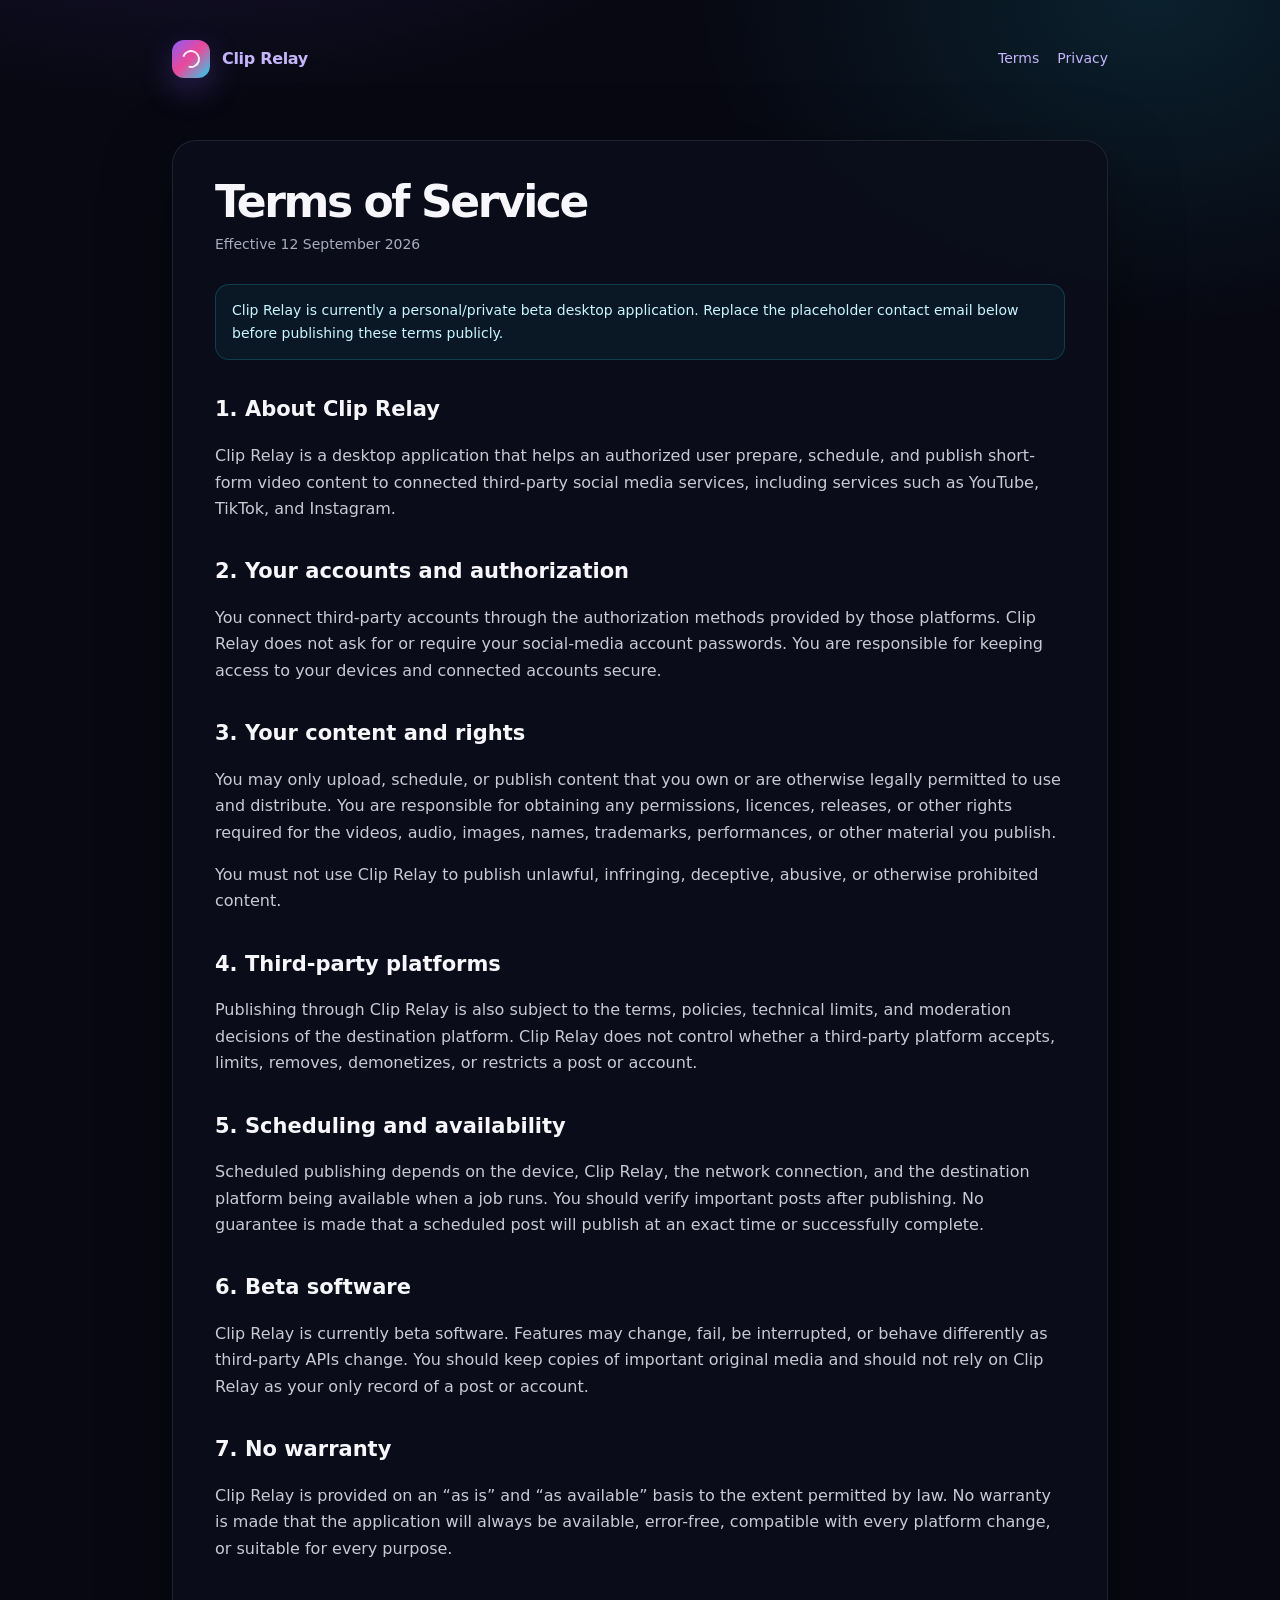
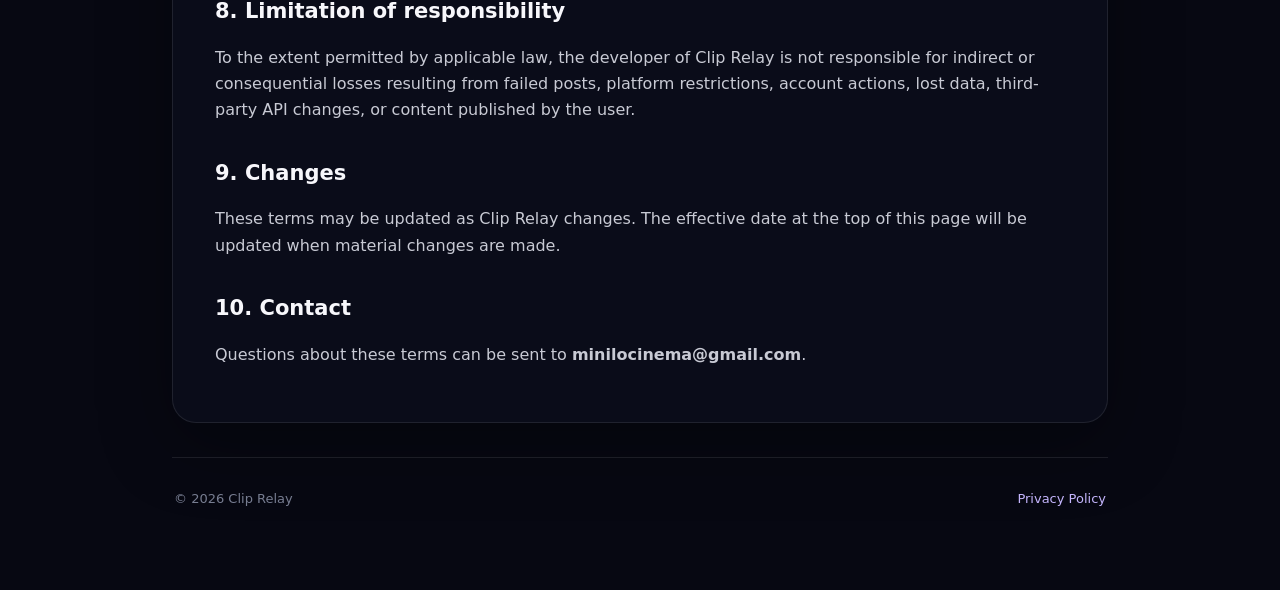
==== terms/index.html @ b04d671b "Add Clip Relay legal pages" ====
<!doctype html>
<html lang="en">
<head>
  <meta charset="utf-8">
  <meta name="viewport" content="width=device-width, initial-scale=1">
  <title>Terms of Service — Clip Relay</title>
  <link rel="stylesheet" href="../assets/style.css">
</head>
<body>
<main class="shell">
  
<header class="nav">
  <a class="brand" href="../index.html"><span class="mark"></span><span>Clip Relay</span></a>
  <nav class="links">
    <a href="../terms/">Terms</a>
    <a href="../privacy/">Privacy</a>
  </nav>
</header>

  <article class="doc">
    <h1>Terms of Service</h1>
    <div class="meta">Effective 12 September 2026</div>

    <div class="notice">Clip Relay is currently a personal/private beta desktop application. Replace the placeholder contact email below before publishing these terms publicly.</div>

    <h2>1. About Clip Relay</h2>
    <p>Clip Relay is a desktop application that helps an authorized user prepare, schedule, and publish short-form video content to connected third-party social media services, including services such as YouTube, TikTok, and Instagram.</p>

    <h2>2. Your accounts and authorization</h2>
    <p>You connect third-party accounts through the authorization methods provided by those platforms. Clip Relay does not ask for or require your social-media account passwords. You are responsible for keeping access to your devices and connected accounts secure.</p>

    <h2>3. Your content and rights</h2>
    <p>You may only upload, schedule, or publish content that you own or are otherwise legally permitted to use and distribute. You are responsible for obtaining any permissions, licences, releases, or other rights required for the videos, audio, images, names, trademarks, performances, or other material you publish.</p>
    <p>You must not use Clip Relay to publish unlawful, infringing, deceptive, abusive, or otherwise prohibited content.</p>

    <h2>4. Third-party platforms</h2>
    <p>Publishing through Clip Relay is also subject to the terms, policies, technical limits, and moderation decisions of the destination platform. Clip Relay does not control whether a third-party platform accepts, limits, removes, demonetizes, or restricts a post or account.</p>

    <h2>5. Scheduling and availability</h2>
    <p>Scheduled publishing depends on the device, Clip Relay, the network connection, and the destination platform being available when a job runs. You should verify important posts after publishing. No guarantee is made that a scheduled post will publish at an exact time or successfully complete.</p>

    <h2>6. Beta software</h2>
    <p>Clip Relay is currently beta software. Features may change, fail, be interrupted, or behave differently as third-party APIs change. You should keep copies of important original media and should not rely on Clip Relay as your only record of a post or account.</p>

    <h2>7. No warranty</h2>
    <p>Clip Relay is provided on an “as is” and “as available” basis to the extent permitted by law. No warranty is made that the application will always be available, error-free, compatible with every platform change, or suitable for every purpose.</p>

    <h2>8. Limitation of responsibility</h2>
    <p>To the extent permitted by applicable law, the developer of Clip Relay is not responsible for indirect or consequential losses resulting from failed posts, platform restrictions, account actions, lost data, third-party API changes, or content published by the user.</p>

    <h2>9. Changes</h2>
    <p>These terms may be updated as Clip Relay changes. The effective date at the top of this page will be updated when material changes are made.</p>

    <h2>10. Contact</h2>
    <p>Questions about these terms can be sent to <strong>minilocinema@gmail.com</strong>.</p>
  </article>
  <footer class="footer"><span>© 2026 Clip Relay</span><span><a href="../privacy/">Privacy Policy</a></span></footer>
</main>
</body>
</html>
---- assets/style.css ----
:root{
  --bg:#070812;
  --panel:rgba(18,20,38,.72);
  --panel-strong:#111329;
  --text:#f7f7fb;
  --muted:#a9adbd;
  --line:rgba(255,255,255,.09);
  --violet:#8b5cf6;
  --cyan:#22d3ee;
  --pink:#ec4899;
  --green:#34d399;
  --shadow:0 20px 70px rgba(0,0,0,.35);
}
*{box-sizing:border-box}
html{scroll-behavior:smooth}
body{
  margin:0;
  color:var(--text);
  font-family:Inter,ui-sans-serif,system-ui,-apple-system,BlinkMacSystemFont,"Segoe UI",sans-serif;
  line-height:1.65;
  background:
    radial-gradient(900px 500px at 15% -10%, rgba(139,92,246,.18), transparent 65%),
    radial-gradient(700px 500px at 90% 0%, rgba(34,211,238,.12), transparent 65%),
    var(--bg);
}
a{color:#c4b5fd;text-decoration:none}
a:hover{color:white}
.shell{max-width:980px;margin:0 auto;padding:28px 22px 70px}
.nav{
  display:flex;align-items:center;justify-content:space-between;
  padding:12px 0 28px;gap:18px;
}
.brand{display:flex;align-items:center;gap:12px;font-weight:800;letter-spacing:-.02em}
.mark{
  width:38px;height:38px;border-radius:12px;position:relative;
  background:linear-gradient(135deg,var(--violet),var(--pink) 48%,var(--cyan));
  box-shadow:0 12px 32px rgba(139,92,246,.28);
}
.mark:before{
  content:"";position:absolute;inset:10px;border:2px solid rgba(255,255,255,.9);
  border-left-color:transparent;border-radius:50%;transform:rotate(-28deg)
}
.links{display:flex;gap:18px;flex-wrap:wrap;font-size:14px;color:var(--muted)}
.hero{
  margin:38px 0 26px;padding:54px 46px;border:1px solid var(--line);
  background:linear-gradient(180deg,rgba(255,255,255,.055),rgba(255,255,255,.025));
  backdrop-filter:blur(16px);border-radius:28px;box-shadow:var(--shadow);
}
.eyebrow{
  display:inline-flex;align-items:center;gap:8px;padding:7px 11px;
  border:1px solid rgba(139,92,246,.3);border-radius:999px;
  background:rgba(139,92,246,.08);font-size:12px;color:#ddd6fe;font-weight:700;
}
.dot{width:7px;height:7px;border-radius:50%;background:var(--green);box-shadow:0 0 14px rgba(52,211,153,.7)}
h1{font-size:clamp(38px,7vw,72px);line-height:.98;letter-spacing:-.055em;margin:22px 0 18px}
.hero p{max-width:680px;color:var(--muted);font-size:18px;margin:0}
.cards{display:grid;grid-template-columns:repeat(2,minmax(0,1fr));gap:18px;margin-top:22px}
.card{
  padding:26px;border:1px solid var(--line);border-radius:22px;background:var(--panel);
}
.card h2{font-size:21px;margin:0 0 8px}
.card p{margin:0 0 14px;color:var(--muted)}
.button{
  display:inline-flex;align-items:center;padding:10px 14px;border-radius:12px;
  background:#fff;color:#0b0c16;font-weight:800;font-size:14px
}
.button:hover{color:#0b0c16;transform:translateY(-1px)}
.doc{
  margin:34px 0;padding:38px 42px;border:1px solid var(--line);border-radius:24px;
  background:rgba(12,14,28,.82);box-shadow:var(--shadow)
}
.doc h1{font-size:44px;line-height:1.05;margin:0 0 8px}
.doc h2{font-size:21px;margin:32px 0 8px}
.doc h3{font-size:16px;margin:22px 0 5px}
.doc p,.doc li{color:#c8cad4}
.doc ul{padding-left:22px}
.meta{color:var(--muted);font-size:14px;margin-bottom:28px}
.notice{
  border:1px solid rgba(34,211,238,.2);background:rgba(34,211,238,.055);
  padding:14px 16px;border-radius:14px;color:#c8f7ff;font-size:14px
}
.footer{
  padding:30px 2px 10px;margin-top:30px;border-top:1px solid var(--line);
  color:#777d91;font-size:13px;display:flex;justify-content:space-between;gap:16px;flex-wrap:wrap
}
code{background:rgba(255,255,255,.06);padding:2px 6px;border-radius:6px}
@media(max-width:700px){
  .hero{padding:36px 26px}
  .cards{grid-template-columns:1fr}
  .doc{padding:28px 22px}
  .links{gap:10px}
}
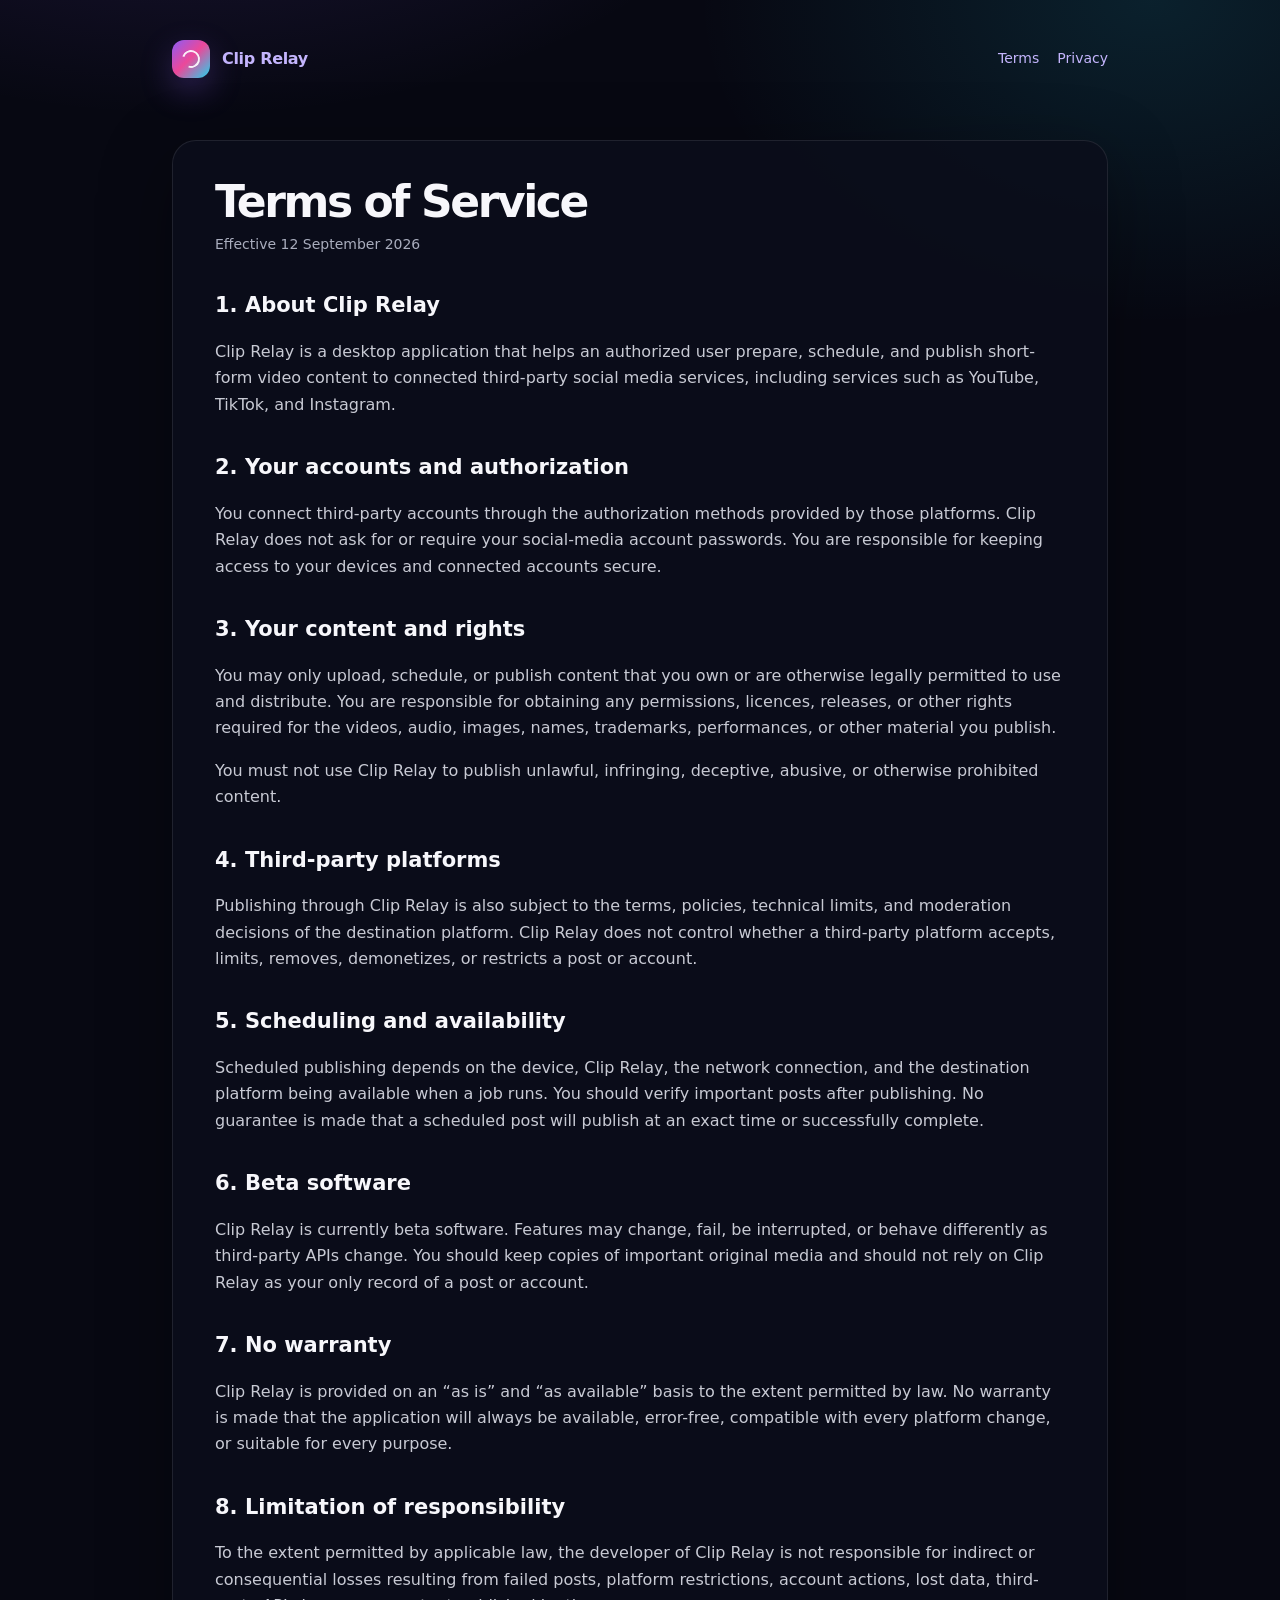
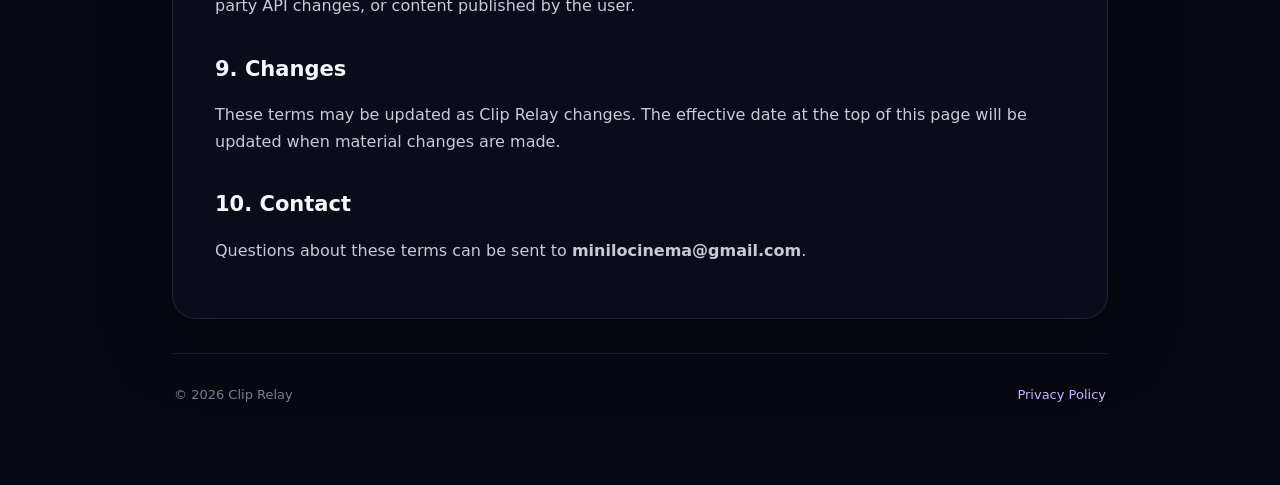
==== commit 681921a0: "Update index.html" ====
--- a/terms/index.html
+++ b/terms/index.html
@@ -20,8 +20,6 @@
   <article class="doc">
     <h1>Terms of Service</h1>
     <div class="meta">Effective 12 September 2026</div>
-
-    <div class="notice">Clip Relay is currently a personal/private beta desktop application. Replace the placeholder contact email below before publishing these terms publicly.</div>
 
     <h2>1. About Clip Relay</h2>
     <p>Clip Relay is a desktop application that helps an authorized user prepare, schedule, and publish short-form video content to connected third-party social media services, including services such as YouTube, TikTok, and Instagram.</p>
